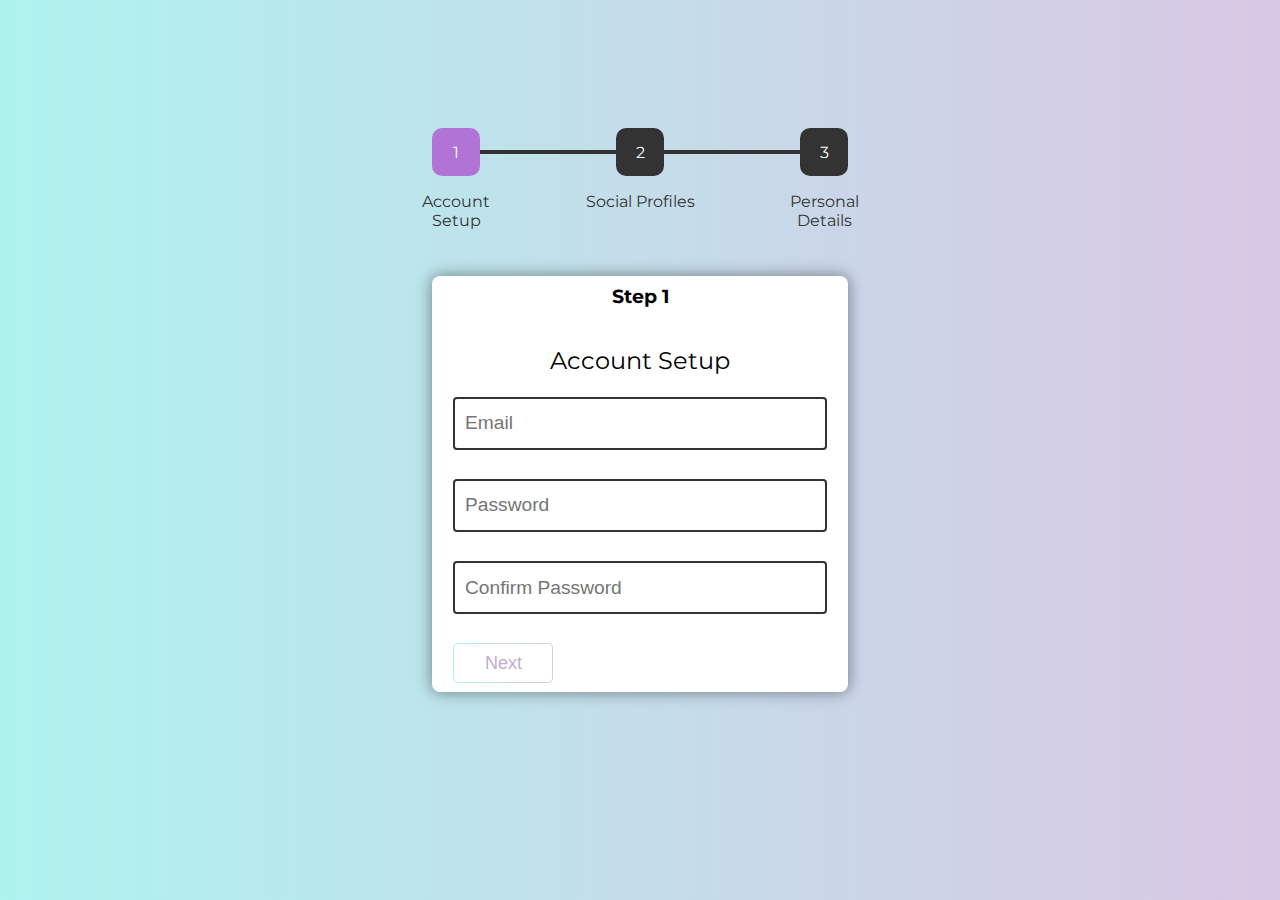
==== Forms/index.html @ b62f5ad2 "Add files via upload" ====
<!DOCTYPE html>
<html lang="en">
<head>
    <meta charset="UTF-8">
    <meta http-equiv="X-UA-Compatible" content="IE=edge">
    <meta name="viewport" content="width=device-width, initial-scale=1.0">
    <meta name="author" content="Sabarish S">
    <meta name="description" content="Animated Responsive Form">
    <meta name="robots" content="index,follow">
    <link rel="stylesheet" href="styles.css">
    <script src="script.js" defer></script>
    <title>Form</Form></title>
</head>
<body>
        <form data-multi-step>
            <div class="progressbar">

                <div class="progress" id="progress"></div>

                <div class="progress-step progress-step-active" data-title="Account Setup"></div>
                <div class="progress-step" data-title="Social Profiles"></div>
                <div class="progress-step" data-title="Personal Details"></div>
            </div>
            <div class="card" data-step>
                <h3 class="step-title">Step 1</h3>
                <center><h2 class="account">Account Setup</h2></center>
                <div class="form-group">
                    <!-- <label for="email">Email</label> -->
                    <input type="text" id="email" name="email" placeholder="Email" class="emailred">
                    <p id="emailid"></p>
                </div>
                <div class="form-group">
                    <!-- <label for="password">Password</label> -->
                    <input type="password"  id="password" name="password" placeholder="Password">
                    <p id="passwords"></p>
                </div>
                <div class="form-group">
                    <!-- <label for="confirmPassword">Confirm Password</label> -->
                    <input type="confirmPassword"  id="confirmPassword" name="confirmPassword" placeholder="Confirm Password">
                    <p id="confirmPasswords"></p>
                </div>
                <button type="button" data-next class="btn" onclick="return validate1()">Next</button>
            </div>
            <div class="card" data-step>
                <h3 class="step-title">Step 2</h3>
                <center><h2 class="account">Social Profiles</h2></center>
                <div class="form-group">
                    <!-- <label for="twitter">Twitter</Address></label> -->
                    <input type="url" id="twitter" name="twitter" placeholder="Twitter" >
                </div>
                <div class="form-group">
                    <!-- <label for="linkedin">LinkedIn</label> -->
                    <input type="url" id="linkedin" name="linkedin" placeholder="LinkedIn" >
                </div>
                <div class="form-group">
                    <!-- <label for="github">GitHub</label> -->
                    <input type="url" id="github" name="github" placeholder="GitHub" >
                </div>
                <!-- <button type="button" data-previous class="previous">Previous</button> -->
                <button type="button" data-next class="btn" onclick="return validate2()">Next</button>
            </div>
            <div class="card" data-step>
                <h3 class="step-title">Step 3</h3>
                <center><h2 class="account">Personal Details</h2></center>
                <div class="form-group">
                    <!-- <label for="firstName">First Name</label> -->
                    <input type="text"  id="firstName" name="firstName" placeholder="First Name">
                </div>
                <div class="form-group">
                    <!-- <label for="pass">Last Name</label> -->
                    <input type="text"  id="lastName" name="lastName" placeholder="Last Name">
                </div>
                <div class="form-group">
                    <!-- <label for="phone">Phone</label> -->
                    <input type="tel"  id="phone" name="phone" placeholder="Phone">
                </div>
                <!-- <button type="button" data-previous>Previous</button> -->
                <button type="submit" class="btn" onclick="return validate3()">Submit</button>
            </div>
        </form>   
</body>
</html>
---- Forms/styles.css ----
@import url(https://fonts.googleapis.com/css?family=Montserrat);
body{
    /* background: -webkit-linear-gradient(to right, rgba(252,203,144,0.4), rgba(213,126,235,0.4)); */
    /* background: linear-gradient(to right, rgba(48,207,208,0.4), rgba(51,8,103,0.4)) */
    /* background: linear-gradient(to right, rgba(94,231,223,0.4), rgba(180,144,202,0.4)) */
    /* background: linear-gradient(to right, rgba(251,194,235,0.4), rgba(166,193,238,0.4)) */
    /* background: linear-gradient(to right, #00ffa3, #dc1fff); */
    /* background: linear-gradient(to right, rgba(252,203,144,0.4), rgba(213,126,235,0.4)) */
    background: linear-gradient(to right, rgba(94,231,223,0.5), rgba(180,144,202,0.5));
    font-family: montserrat, arial, verdana;
}

.card{ 
    box-shadow: 0 0 15px 1px rgba(0, 0, 0,0.4);
    background-color: white;
    margin-top: 100px;
    border-radius: .5rem;
    padding: .5rem;
    /* max-width: 300px; */
    /* margin: auto auto; */
    display: none;
    width: 400px;
    height: 400px;
    /* margin-top: 200px; */
    /* padding-left: 35px; */
}

.form-group{
    display: flex;
    flex-direction: column;
    margin-bottom: .5rem;
    gap: .25em;
}

.form-group:last-child{
    margin: 0;
}

.form-group > label{
    font-weight: bold;
    font-size: 1.2rem;
    color: #333;
}

.form-group > input{
    border: 2px solid #333;

    border-radius: .25rem;
    font-size: 1.2rem;
    padding: .6rem;
    width: 350px;
    height: 30px;
    margin-bottom: 15px;
    outline: none;
    -webkit-transition: 0.3s;
    transition: 0.3s;
}
.form-group > input:focus{
    border: none;
    border: 2px solid rgba(180,144,202,0.5);
}
.step-title{
    margin: 0;
    margin-bottom: 1rem;
    text-align: center;
}
.emailred{
    border: 2px solid red;
}
.card.active{
    display: grid;
    align-items: center;
    justify-content: center;
    
}
body{
    display: flex;
    align-items: center;
    justify-content: center;

}
/* .card.active button{
    width: 100px;
    height: 40px;
    font-size: large;
    display: inline;
    border: none;
    outline: none;
    background:  linear-gradient(rgba(94,231,223,0.5), rgba(180,144,202,0.5))border-box;
    z-index: 1;
    position: relative;
    cursor: pointer;
}
.btn::before{
    content: "";
    position: absolute;
    top: 1px;
    right: 1px;
    bottom: 1px;
    left: 1px;
    background-color: white;
    z-index: -1;
    transition: 200ms;
}
.btn::after{
    content: attr(data);
    font-size: 16px;
    background: linear-gradient(to left, #00ffa3, #dc1fff);
    background-clip: text;
    color: transparent;
    transition: 200ms;
}
button:hover{
    background:  linear-gradient(rgba(94,231,223,0.5), rgba(180,144,202,0.5))border-box;
} */
#emailid{
    margin: 0;
    padding: 0;
    color: red;
    font-size: 10px;
}
#passwords{
    margin: 0;
    padding: 0;
    color: red;
}
#confirmPasswords{
    margin: 0;
    padding: 0;
    color: red;
}
.inputgreen{
    border: 2px solid green;
}
.btn {
  width: 100px;
  height: 40px;
  font-size: large;
  border: none;
  outline: none;
  position: relative;
  z-index: 1;
  border-radius: 5px;
  /* background: linear-gradient(to right, #00ffa3, #dc1fff); */
  background:  linear-gradient(to right, rgba(94,231,223,0.5), rgba(180,144,202,0.5));
  cursor: pointer;
  color: rgb(135, 83, 169,0.5);
  
}
button:hover{
    color:grey;
}
.btn::before {
  content: "";
  position: absolute;
  left: 1px;
  right: 1px;
  top: 1px;
  bottom: 1px;
  border-radius: 4px;
  background-color: white;
  z-index: -1;
  transition: 200ms;
  
}

.btn::after {
  content: attr(data);
  font-size: 16px;
  /* background: linear-gradient(to left, #00ffa3, #dc1fff); */
  /* background-image: linear-gradient(to left, #00ffa3, #dc1fff); */
  background-color: white;
  color: transparent;
  transition:200ms;
}

.btn:hover::before {
  opacity: 50%;
  top: 0px;
  right: 0px;
  bottom: 0px;
  left: 0px;
  background-color: white;
}
.btn:hover{
    background-color: white;
}
.btn:hover::after {
  color:#dc1fff;
  background: white;
}
.progressbar{
    position: relative;
    display: flex;
    justify-content: space-between;
    counter-reset: step;
    margin-top: 120px;
}

.progressbar::before, .progress{
    content: "";
    position: absolute;
    top: 50%;
    transform: translateY(-50%);
    height: 4px;
    width: 100%;
    background-color:#333;
    z-index: -1;
}
.progress{
    background-color: rgb(176, 116, 214);
    width: 0%;
 }
.progress-step{
    width: 3rem;
    height: 3rem;
    background-color: #333;
    border-radius: 10px;
    display: flex;
    justify-content: center;
    align-items: center;
}
.progress-step::before{
    counter-increment: step;
    content: counter(step);
    color: white;
}
.progress-step::after{
    content: attr(data-title);
    position: absolute;
    top: 4rem;
    text-align: center;
    font-size: medium;
    color: #333;
}
.progress-step-active{
    background-color: rgb(176, 116, 214);
}
.account{
    font-weight: normal;
}
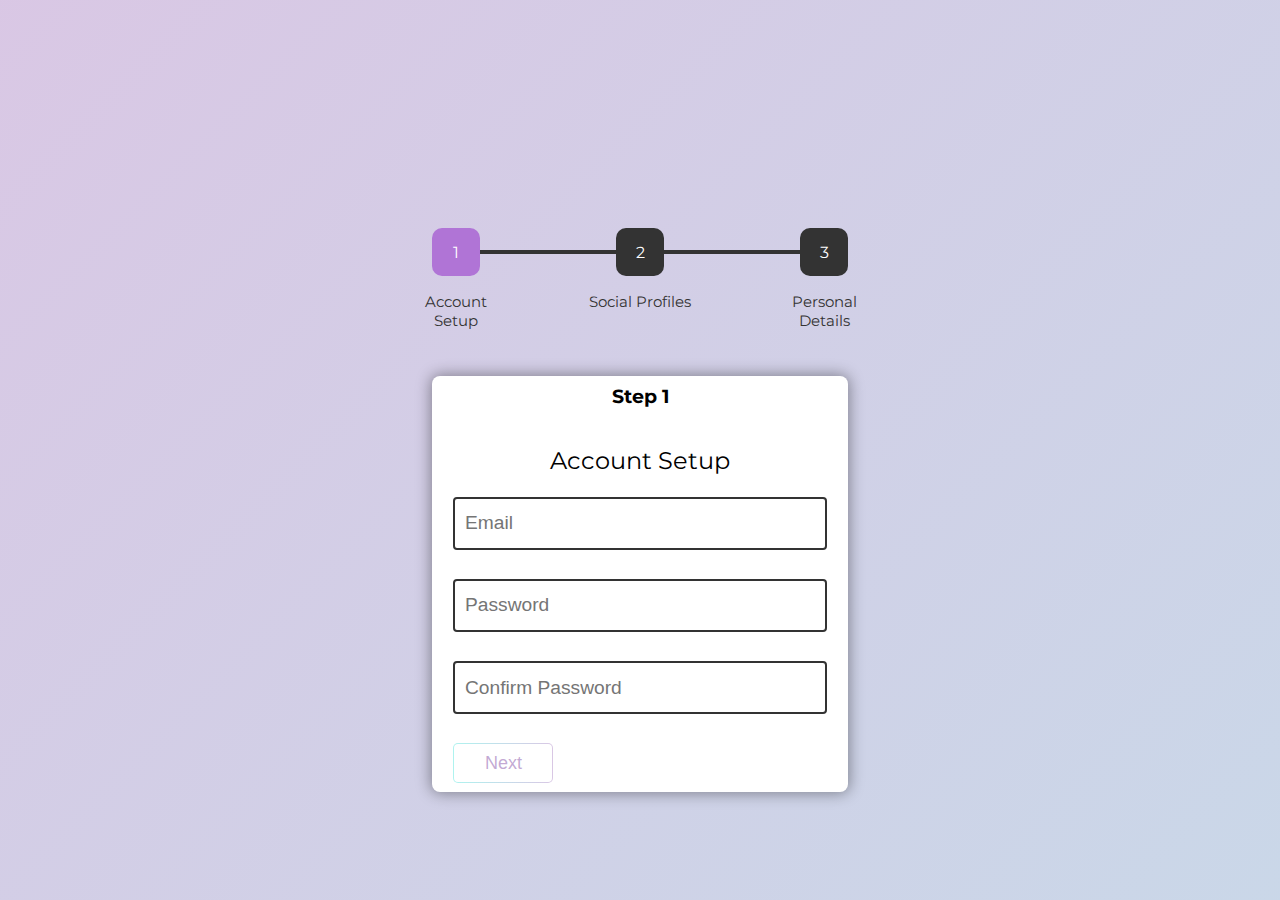
==== commit 95c2d81b: "Add files via upload" ====
--- a/Forms/index.html
+++ b/Forms/index.html
@@ -12,7 +12,7 @@
     <title>Form</Form></title>
 </head>
 <body>
-        <form data-multi-step>
+        <form data-multi-step action="welcome.html">
             <div class="progressbar">
 
                 <div class="progress" id="progress"></div>
@@ -46,15 +46,15 @@
                 <center><h2 class="account">Social Profiles</h2></center>
                 <div class="form-group">
                     <!-- <label for="twitter">Twitter</Address></label> -->
-                    <input type="url" id="twitter" name="twitter" placeholder="Twitter" >
+                    <input type="text" id="twitter" name="twitter" placeholder="Twitter" >
                 </div>
                 <div class="form-group">
                     <!-- <label for="linkedin">LinkedIn</label> -->
-                    <input type="url" id="linkedin" name="linkedin" placeholder="LinkedIn" >
+                    <input type="text" id="linkedin" name="linkedin" placeholder="LinkedIn" >
                 </div>
                 <div class="form-group">
                     <!-- <label for="github">GitHub</label> -->
-                    <input type="url" id="github" name="github" placeholder="GitHub" >
+                    <input type="text" id="github" name="github" placeholder="GitHub" >
                 </div>
                 <!-- <button type="button" data-previous class="previous">Previous</button> -->
                 <button type="button" data-next class="btn" onclick="return validate2()">Next</button>
--- a/Forms/styles.css
+++ b/Forms/styles.css
@@ -6,8 +6,15 @@
     /* background: linear-gradient(to right, rgba(251,194,235,0.4), rgba(166,193,238,0.4)) */
     /* background: linear-gradient(to right, #00ffa3, #dc1fff); */
     /* background: linear-gradient(to right, rgba(252,203,144,0.4), rgba(213,126,235,0.4)) */
-    background: linear-gradient(to right, rgba(94,231,223,0.5), rgba(180,144,202,0.5));
+    background-image: linear-gradient(-45deg, rgba(94,231,223,0.5), rgba(180,144,202,0.5));
     font-family: montserrat, arial, verdana;
+    background-size: 400%;
+    background-repeat: no-repeat;
+    width: 100vw;
+    height: 100vh;
+    margin: 0;
+    padding: 0;
+    box-sizing: border-box;
 }
 
 .card{ 
@@ -230,7 +237,7 @@
     position: absolute;
     top: 4rem;
     text-align: center;
-    font-size: medium;
+    font-size: 15px;
     color: #333;
 }
 .progress-step-active{
@@ -239,5 +246,28 @@
 .account{
     font-weight: normal;
 }
-
-
+body{
+    animation: animate 10s  infinite alternate;
+} 
+@keyframes animate {
+    0%{
+        background-position: left;
+    }
+    100%{
+        background-position: right;
+    }
+}
+@media (max-width: 440px) {
+    .card{
+        width: 90vw;
+        height: 370px;
+    }
+    .form-group > input{
+        font-size: 1rem;
+        padding: .2rem;
+        width: 80vw;
+        height: 35px;
+        margin-bottom: 10px;
+    }
+}
+
